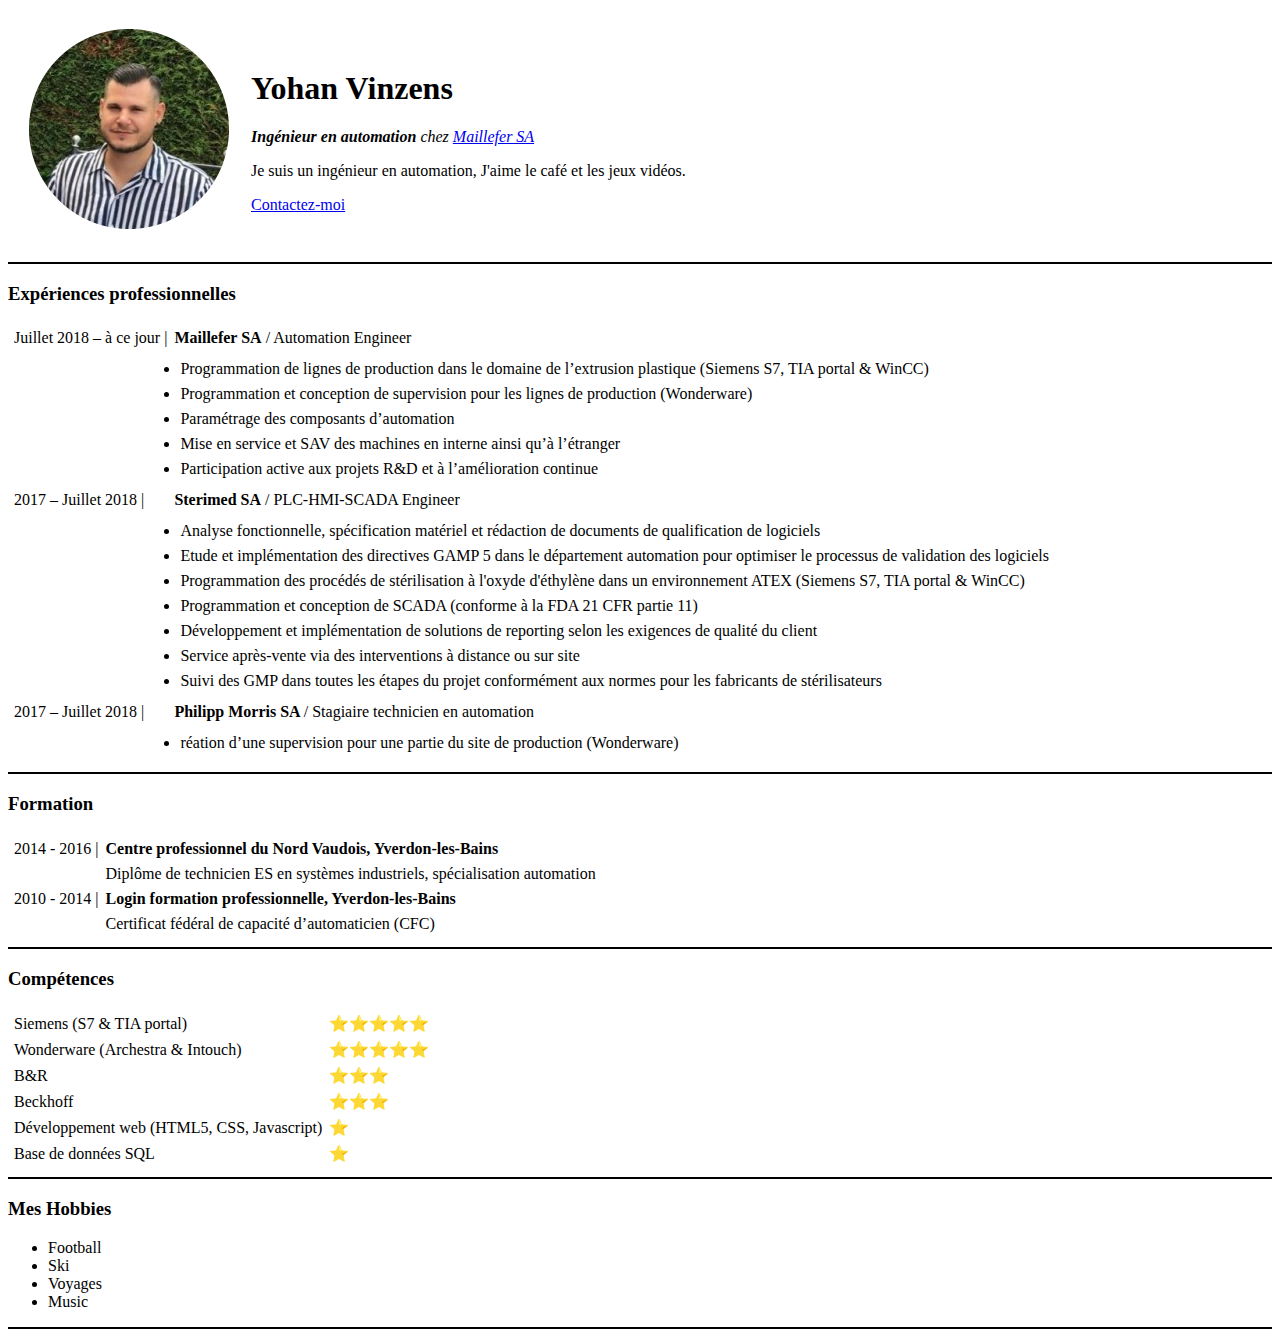
==== index.html @ 554bd6b5 "Update and rename indexFR.html to index.html" ====
<!DOCTYPE html>
<html lang="fr" dir="ltr">

<head>
  <meta charset="utf-8">
  <title> CV web Yohan Vinzens </title>
</head>

<body>
  <table cellspacing="20">
    <tr>
      <td><img src="Images/YohanVinzens.png" alt="Yohan profile picture"></td>
      <td>
        <h1>Yohan Vinzens</h1>
        <p><em><strong>Ingénieur en automation</strong> chez <a href="https://www.maillefer.net/en/">Maillefer SA</a></em></p>
        <p>Je suis un ingénieur en automation, J'aime le café et les jeux vidéos.</p>
        <a href="ContactMe.html">Contactez-moi</a>
      </td>
    </tr>
  </table>

  <hr color="black" size="2">

  <h3>Expériences professionnelles</h3>

  <table border="0" cellspacing="5">
    <tr>
      <td>Juillet 2018 – à ce jour |</td>
      <td><strong>Maillefer SA</strong> / Automation Engineer</td>
    </tr>
    <tr>
      <td></td>
      <td>
        <table border="0" cellspacing="5">
          <tr>
            <td>
              <li>Programmation de lignes de production dans le domaine de l’extrusion plastique (Siemens S7, TIA portal & WinCC)</li>
            </td>
          </tr>
          <tr>
            <td>
              <li>Programmation et conception de supervision pour les lignes de production (Wonderware)</li>
            </td>
          </tr>
          <tr>
            <td>
              <li>Paramétrage des composants d’automation</li>
            </td>
          </tr>
          <tr>
            <td>
              <li>Mise en service et SAV des machines en interne ainsi qu’à l’étranger</li>
            </td>
          </tr>
          <tr>
            <td>
              <li>Participation active aux projets R&D et à l’amélioration continue</li>
            </td>
          </tr>
        </table>
      </td>
    </tr>

    <td>2017 – Juillet 2018 |</td>
    <td><strong>Sterimed SA</strong> / PLC-HMI-SCADA Engineer</td>
    <tr>
      <td></td>
      <td>
        <table border="0" cellspacing="5">
          <tr>
            <td>
              <li>Analyse fonctionnelle, spécification matériel et rédaction de documents de qualification de logiciels</li>
            </td>
          </tr>
          <tr>
            <td>
              <li>Etude et implémentation des directives GAMP 5 dans le département automation pour optimiser le processus de validation des logiciels</li>
            </td>
          </tr>
          <tr>
            <td>
              <li>Programmation des procédés de stérilisation à l'oxyde d'éthylène dans un environnement ATEX (Siemens S7, TIA portal & WinCC)</li>
            </td>
          </tr>
          <tr>
            <td>
              <li>Programmation et conception de SCADA (conforme à la FDA 21 CFR partie 11)</li>
            </td>
          </tr>
          <tr>
            <td>
              <li>Développement et implémentation de solutions de reporting selon les exigences de qualité du client</li>
            </td>
          </tr>
          <tr>
            <td>
              <li>Service après-vente via des interventions à distance ou sur site</li>
            </td>
          </tr>
          <tr>
            <td>
              <li>Suivi des GMP dans toutes les étapes du projet conformément aux normes pour les fabricants de stérilisateurs</li>
            </td>
          </tr>
        </table>
      </td>
    </tr>

    <td>2017 – Juillet 2018 |</td>
    <td><strong>Philipp Morris SA </strong> / Stagiaire technicien en automation </td>
    <tr>
      <td></td>
      <td>
        <table border="0" cellspacing="5">
          <tr>
            <td>
              <li>réation d’une supervision pour une partie du site de production (Wonderware)</li>
            </td>
          </tr>
        </table>
      </td>
    </tr>

  </table>

  <hr color="black" size="2">

  <h3>Formation</h3>
  <table cellspacing="5">
    <tr>
      <td>2014 - 2016 |</td>
      <td><strong>Centre professionnel du Nord Vaudois, Yverdon-les-Bains</strong></td>
    </tr>
    <tr>
      <td> </td>
      <td>Diplôme de technicien ES en systèmes industriels, spécialisation automation</td>
    </tr>
    <tr>
      <td>2010 - 2014 |</td>
      <td><strong>Login formation professionnelle, Yverdon-les-Bains</strong></td>
    </tr>
    <tr>
      <td> </td>
      <td>Certificat fédéral de capacité d’automaticien (CFC)</td>
    </tr>
  </table>

  <hr color="black" size="2">

  <h3>Compétences</h3>
  <table border="0" cellspacing="5">
    <tr>
      <td>Siemens (S7 & TIA portal)</td>
      <td>&#11088;&#11088;&#11088;&#11088;&#11088;</td>
    </tr>
    <tr>
      <td>Wonderware (Archestra & Intouch)</td>
      <td>&#11088;&#11088;&#11088;&#11088;&#11088;</td>
    </tr>
    <tr>
      <td>B&R</td>
      <td>&#11088;&#11088;&#11088;</td>
    </tr>
    <tr>
      <td>Beckhoff</td>
      <td>&#11088;&#11088;&#11088;</td>
    </tr>
    <tr>
      <td>Développement web (HTML5, CSS, Javascript)</td>
      <td>&#11088;</td>
    </tr>
    <tr>
      <td>Base de données SQL</td>
      <td>&#11088;</td>
    </tr>
  </table>

  <hr color="black" size="2">

  <h3>Mes Hobbies</h3>
  <ul>
    <li>Football</li>
    <li>Ski</li>
    <li>Voyages</li>
    <li>Music</li>
  </ul>

  <hr color="black" size="2">
</body>

</html>
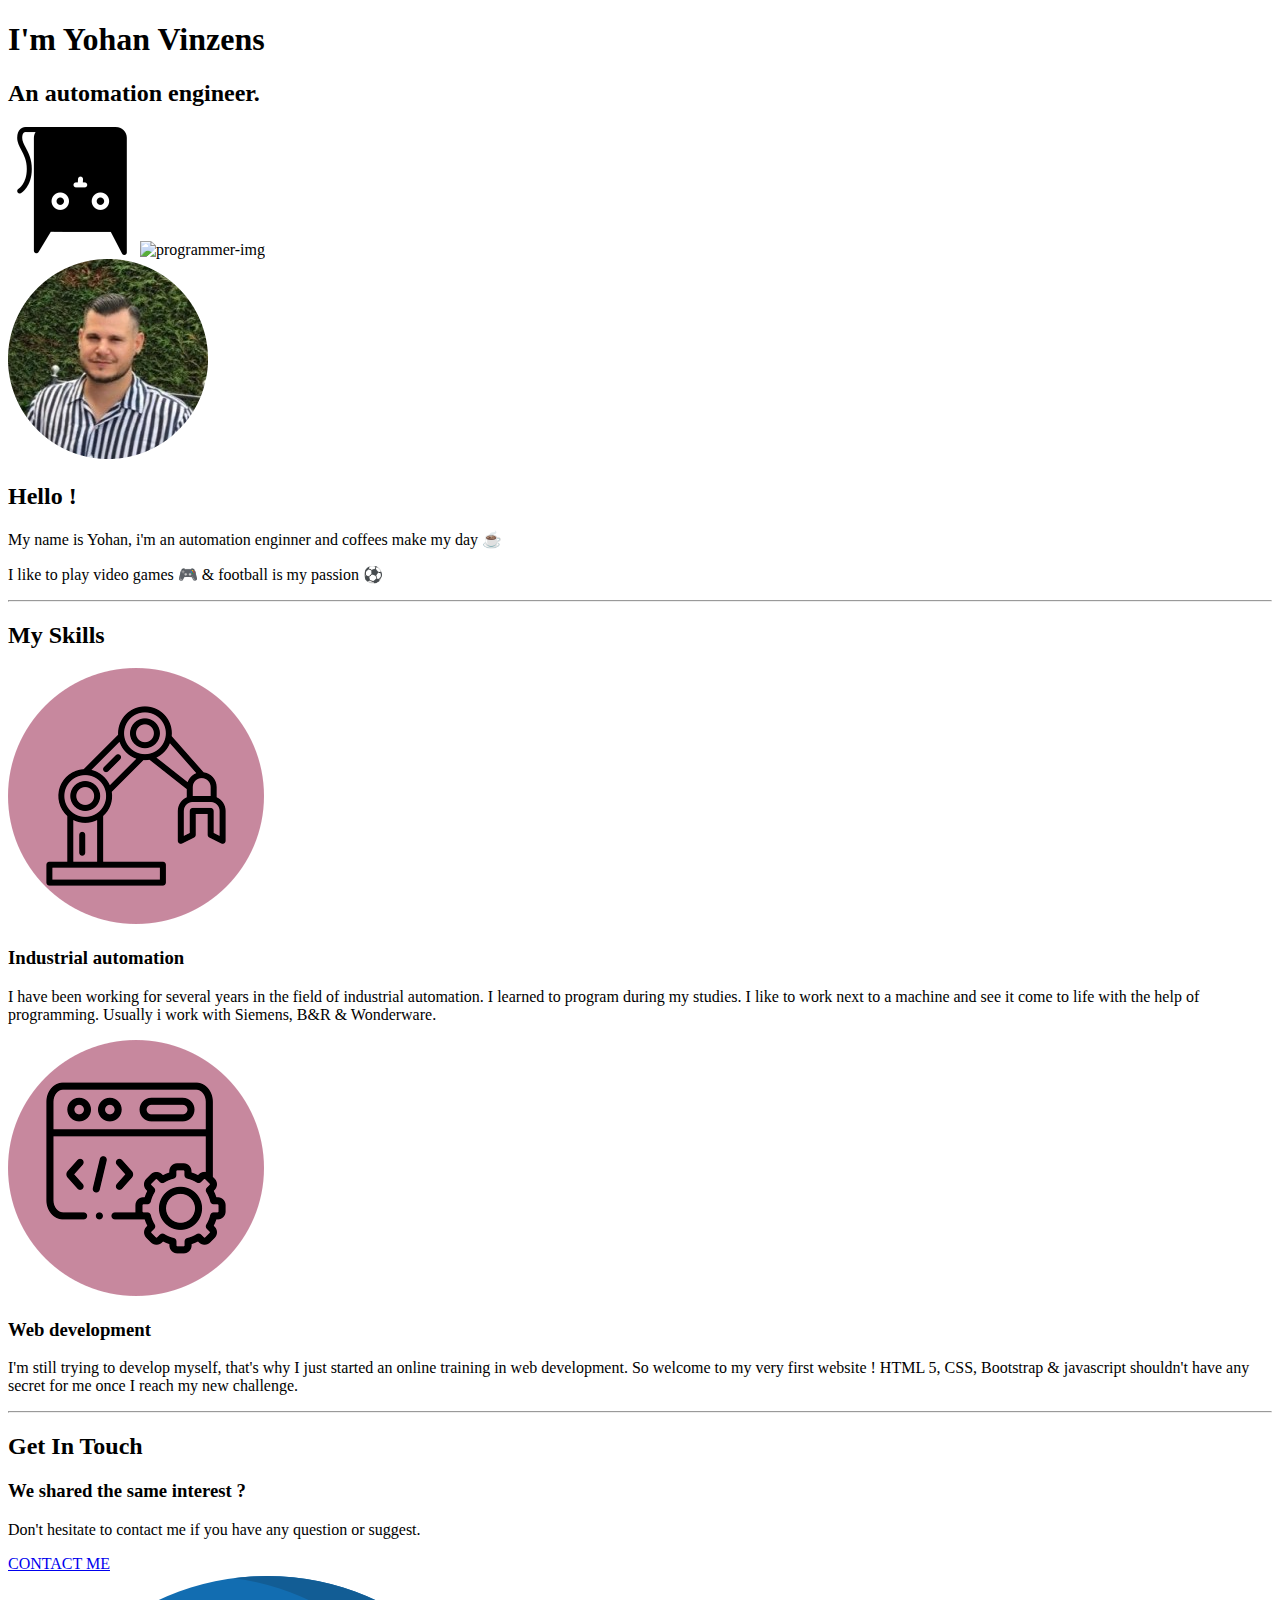
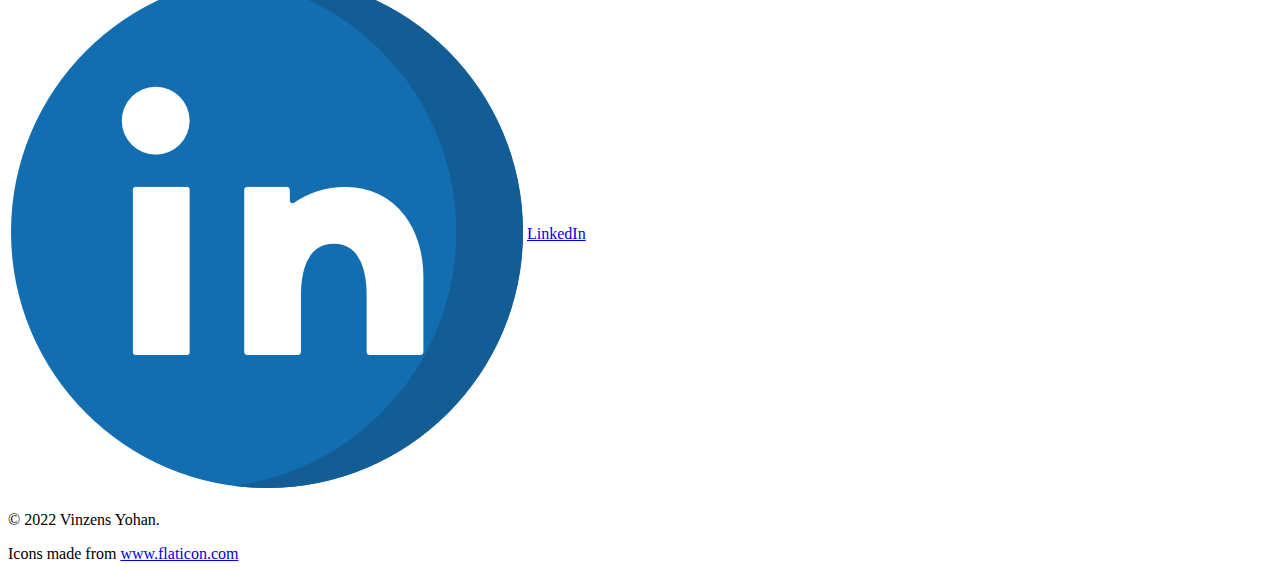
==== commit f1ed4849: "Version 2.0 of the website including CSS" ====
--- a/index.html
+++ b/index.html
@@ -1,191 +1,92 @@
 <!DOCTYPE html>
-<html lang="fr" dir="ltr">
+<html lang="en" dir="ltr">
 
 <head>
   <meta charset="utf-8">
-  <title> CV web Yohan Vinzens </title>
+  <title>Yohan Vinzens - CV</title>
+  <link rel="stylesheet" href="css/Styles.css">
+  <link rel="favicon" href="favicon.ico?v=2">
+  <link rel="preconnect" href="https://fonts.googleapis.com">
+  <link rel="preconnect" href="https://fonts.gstatic.com" crossorigin>
+  <link href="https://fonts.googleapis.com/css2?family=Dancing+Script&family=Merriweather&family=Montserrat&display=swap" rel="stylesheet">
 </head>
 
 <body>
-  <table cellspacing="20">
-    <tr>
-      <td><img src="Images/YohanVinzens.png" alt="Yohan profile picture"></td>
-      <td>
-        <h1>Yohan Vinzens</h1>
-        <p><em><strong>Ingénieur en automation</strong> chez <a href="https://www.maillefer.net/en/">Maillefer SA</a></em></p>
-        <p>Je suis un ingénieur en automation, J'aime le café et les jeux vidéos.</p>
-        <a href="ContactMe.html">Contactez-moi</a>
-      </td>
-    </tr>
-  </table>
 
-  <hr color="black" size="2">
+  <div class="top-container">
+    <div class="spacing"></div>
+    <div class="spacing"></div>
+    <h1 class="Title">I'm Yohan Vinzens</h1>
+    <div class="spacing"></div>
+    <div class="spacing"></div>
+    <h2>An automation engineer.</h2>
+    <div class="spacing"></div>
+    <div class="spacing"></div>
+    <div class="spacing"></div>
+    <img class="cat" src="Images/cat.png" alt="cat-img">
+    <img class="programmer" src="Images/dog.gif" alt="programmer-img">
+  </div>
 
-  <h3>Expériences professionnelles</h3>
+  <div class="middle-container">
+    <div class="profile">
+      <div class="spacing"></div>
+      <img class=Profil-picutre src="Images/YohanVinzens.png" alt="Profile-img">
+      <div class="spacing"></div>
+      <h2>Hello !</h2>
+      <div class="spacing"></div>
+      <p class="My-description">My name is Yohan, i'm an automation enginner and coffees make my day ☕</p>
+      <p class="My-description">I like to play video games 🎮 & football is my passion ⚽</p>
+      <div class="spacing"></div>
+    </div>
+    <hr>
+    <div class="spacing"></div>
+    <div class="skills">
+      <h2>My Skills</h2>
+      <div class="spacing"></div>
+      <div class="skill-row">
+        <img class="Automation" src="Images/Industrial-automation.png" alt="Indutrial-automation-img">
+        <h3>Industrial automation</h3>
+        <p>I have been working for several years in the field of industrial automation. I learned to program during my studies. I like to work next to a machine and see it come to life with the help of programming. Usually i work with Siemens, B&R & Wonderware.</p>
+        <div class="spacing"></div>
+        <div class="spacing"></div>
+      </div>
+      <div class="spacing"></div>
+      <div class="skill-row">
+        <img class="Web" src="Images/Web-development.png" alt="Web-development-img">
+        <h3>Web development</h3>
+        <p>I'm still trying to develop myself, that's why I just started an online training in web development. So welcome to my very first website ! HTML 5, CSS, Bootstrap & javascript shouldn't have any secret for me once I reach my new challenge.</p>
+        <div class="spacing"></div>
+        <div class="spacing"></div>
+      </div>
+    </div>
+    <div class="spacing"></div>
+    <hr>
+    <div class="spacing"></div>
+    <div class="contact-me">
+      <h2>Get In Touch</h2>
+      <div class="spacing"></div>
+      <h3>We shared the same interest ?</h3>
+      <div class="spacing"></div>
+      <p>Don't hesitate to contact me if you have any question or suggest.</p>
+      <div class="spacing"></div>
+      <a class="btn" href="mailto:yohan.vinzens@gmail.com">CONTACT ME</a>
+      <div class="spacing"></div>
+    </div>
+  </div>
 
-  <table border="0" cellspacing="5">
-    <tr>
-      <td>Juillet 2018 – à ce jour |</td>
-      <td><strong>Maillefer SA</strong> / Automation Engineer</td>
-    </tr>
-    <tr>
-      <td></td>
-      <td>
-        <table border="0" cellspacing="5">
-          <tr>
-            <td>
-              <li>Programmation de lignes de production dans le domaine de l’extrusion plastique (Siemens S7, TIA portal & WinCC)</li>
-            </td>
-          </tr>
-          <tr>
-            <td>
-              <li>Programmation et conception de supervision pour les lignes de production (Wonderware)</li>
-            </td>
-          </tr>
-          <tr>
-            <td>
-              <li>Paramétrage des composants d’automation</li>
-            </td>
-          </tr>
-          <tr>
-            <td>
-              <li>Mise en service et SAV des machines en interne ainsi qu’à l’étranger</li>
-            </td>
-          </tr>
-          <tr>
-            <td>
-              <li>Participation active aux projets R&D et à l’amélioration continue</li>
-            </td>
-          </tr>
-        </table>
-      </td>
-    </tr>
+  <div class="bottom-container">
+    <div class="spacing"></div>
+    <table>
+      <tr>
+        <td><img class="linkedin" src="Images/linkedin.png" alt="Linkedin"></td>
+        <td><a class="footer-link" href="https://www.linkedin.com/in/yohan-vinzens-612a3b11b/">LinkedIn</a></td>
+      </tr>
+    </table>
+    <div class="spacing"></div>
+    <p class="copyright">© 2022 Vinzens Yohan.</p>
+    <div class="reference"> Icons made from <a href="https://www.flaticon.com/" title="Flaticon">www.flaticon.com</a></div>
+  </div>
 
-    <td>2017 – Juillet 2018 |</td>
-    <td><strong>Sterimed SA</strong> / PLC-HMI-SCADA Engineer</td>
-    <tr>
-      <td></td>
-      <td>
-        <table border="0" cellspacing="5">
-          <tr>
-            <td>
-              <li>Analyse fonctionnelle, spécification matériel et rédaction de documents de qualification de logiciels</li>
-            </td>
-          </tr>
-          <tr>
-            <td>
-              <li>Etude et implémentation des directives GAMP 5 dans le département automation pour optimiser le processus de validation des logiciels</li>
-            </td>
-          </tr>
-          <tr>
-            <td>
-              <li>Programmation des procédés de stérilisation à l'oxyde d'éthylène dans un environnement ATEX (Siemens S7, TIA portal & WinCC)</li>
-            </td>
-          </tr>
-          <tr>
-            <td>
-              <li>Programmation et conception de SCADA (conforme à la FDA 21 CFR partie 11)</li>
-            </td>
-          </tr>
-          <tr>
-            <td>
-              <li>Développement et implémentation de solutions de reporting selon les exigences de qualité du client</li>
-            </td>
-          </tr>
-          <tr>
-            <td>
-              <li>Service après-vente via des interventions à distance ou sur site</li>
-            </td>
-          </tr>
-          <tr>
-            <td>
-              <li>Suivi des GMP dans toutes les étapes du projet conformément aux normes pour les fabricants de stérilisateurs</li>
-            </td>
-          </tr>
-        </table>
-      </td>
-    </tr>
-
-    <td>2017 – Juillet 2018 |</td>
-    <td><strong>Philipp Morris SA </strong> / Stagiaire technicien en automation </td>
-    <tr>
-      <td></td>
-      <td>
-        <table border="0" cellspacing="5">
-          <tr>
-            <td>
-              <li>réation d’une supervision pour une partie du site de production (Wonderware)</li>
-            </td>
-          </tr>
-        </table>
-      </td>
-    </tr>
-
-  </table>
-
-  <hr color="black" size="2">
-
-  <h3>Formation</h3>
-  <table cellspacing="5">
-    <tr>
-      <td>2014 - 2016 |</td>
-      <td><strong>Centre professionnel du Nord Vaudois, Yverdon-les-Bains</strong></td>
-    </tr>
-    <tr>
-      <td> </td>
-      <td>Diplôme de technicien ES en systèmes industriels, spécialisation automation</td>
-    </tr>
-    <tr>
-      <td>2010 - 2014 |</td>
-      <td><strong>Login formation professionnelle, Yverdon-les-Bains</strong></td>
-    </tr>
-    <tr>
-      <td> </td>
-      <td>Certificat fédéral de capacité d’automaticien (CFC)</td>
-    </tr>
-  </table>
-
-  <hr color="black" size="2">
-
-  <h3>Compétences</h3>
-  <table border="0" cellspacing="5">
-    <tr>
-      <td>Siemens (S7 & TIA portal)</td>
-      <td>&#11088;&#11088;&#11088;&#11088;&#11088;</td>
-    </tr>
-    <tr>
-      <td>Wonderware (Archestra & Intouch)</td>
-      <td>&#11088;&#11088;&#11088;&#11088;&#11088;</td>
-    </tr>
-    <tr>
-      <td>B&R</td>
-      <td>&#11088;&#11088;&#11088;</td>
-    </tr>
-    <tr>
-      <td>Beckhoff</td>
-      <td>&#11088;&#11088;&#11088;</td>
-    </tr>
-    <tr>
-      <td>Développement web (HTML5, CSS, Javascript)</td>
-      <td>&#11088;</td>
-    </tr>
-    <tr>
-      <td>Base de données SQL</td>
-      <td>&#11088;</td>
-    </tr>
-  </table>
-
-  <hr color="black" size="2">
-
-  <h3>Mes Hobbies</h3>
-  <ul>
-    <li>Football</li>
-    <li>Ski</li>
-    <li>Voyages</li>
-    <li>Music</li>
-  </ul>
-
-  <hr color="black" size="2">
 </body>
 
 </html>
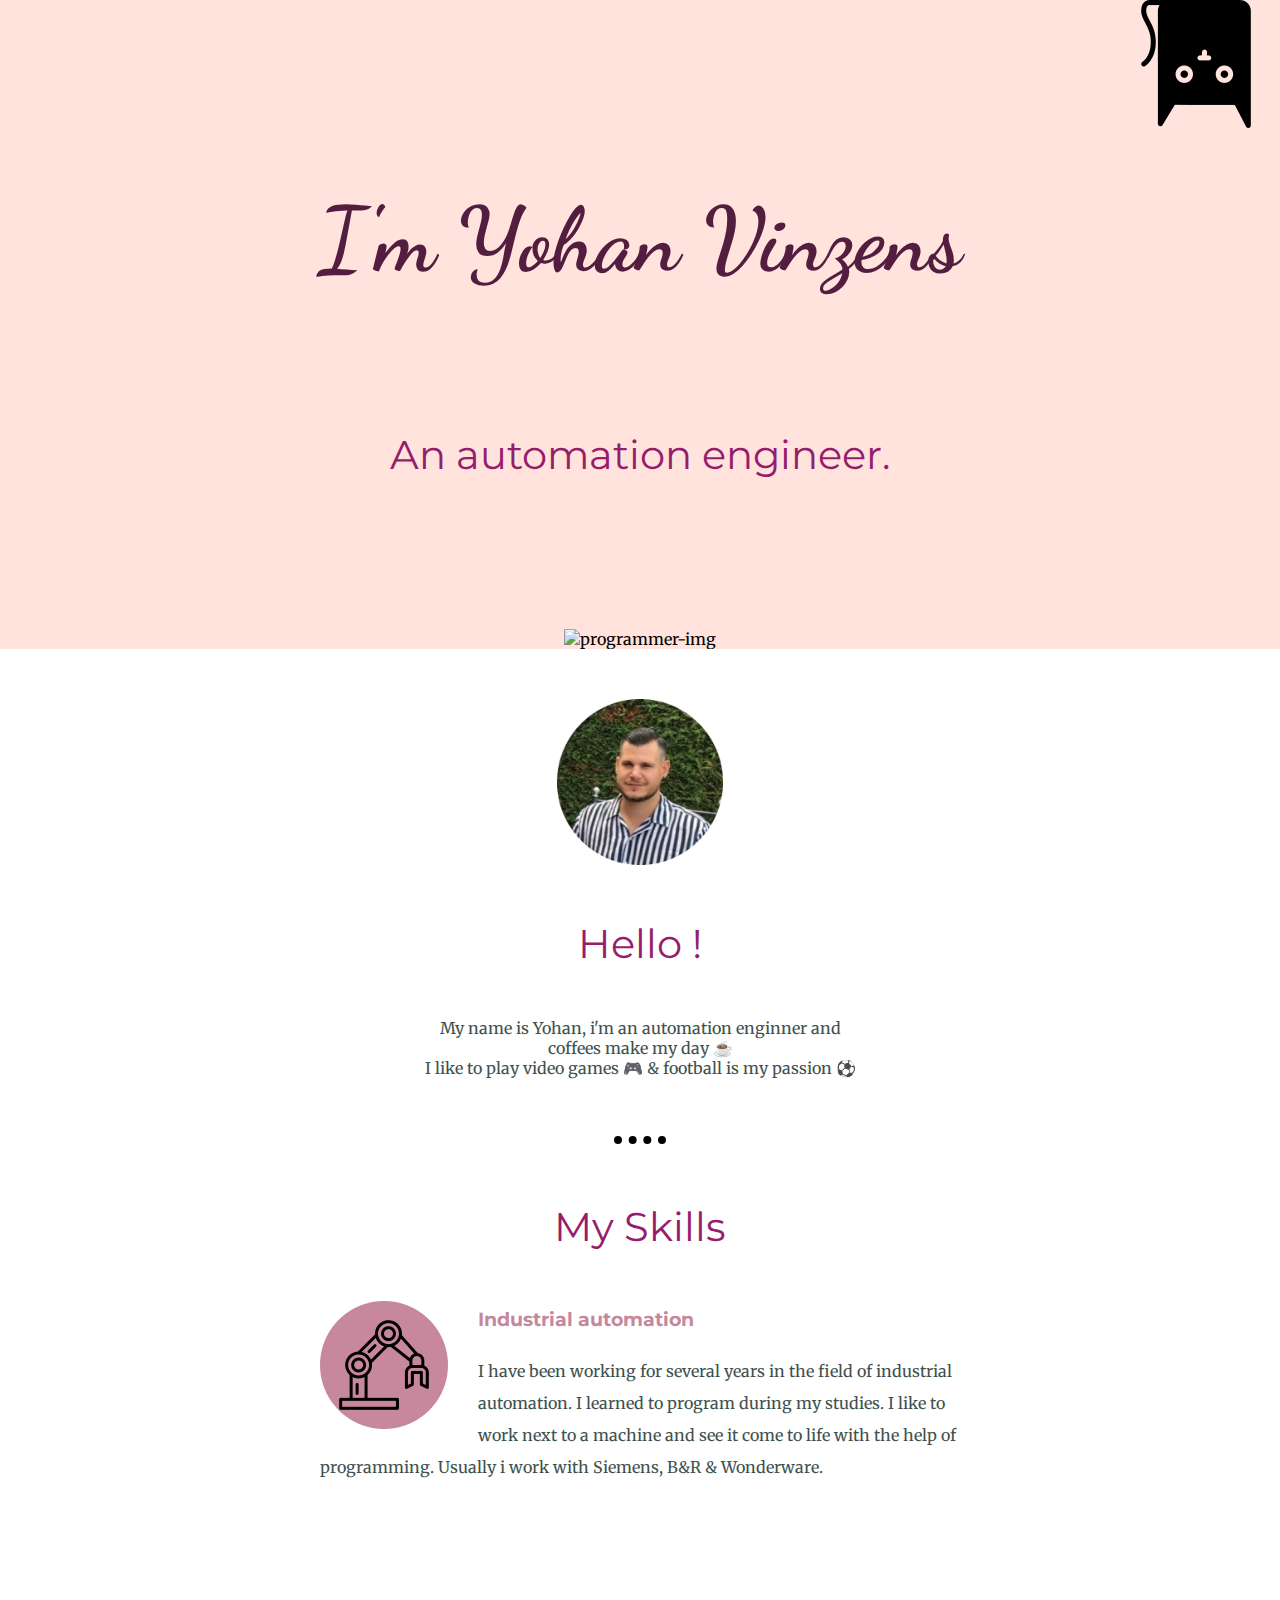
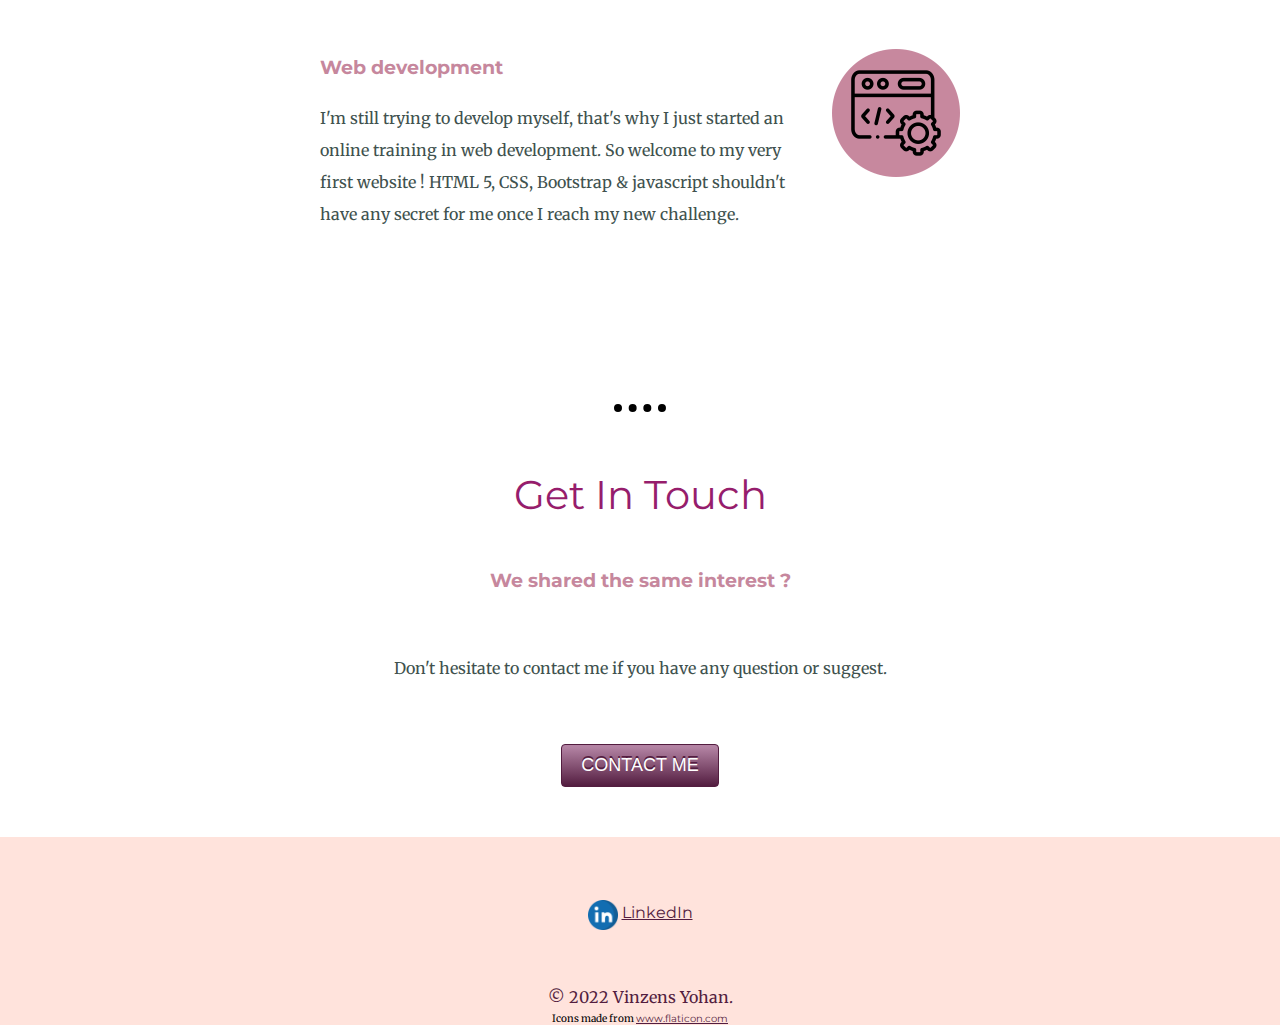
==== commit ee86cc67: "Css file not loaded tried to correct it" ====
--- a/index.html
+++ b/index.html
@@ -4,7 +4,7 @@
 <head>
   <meta charset="utf-8">
   <title>Yohan Vinzens - CV</title>
-  <link rel="stylesheet" href="css/Styles.css">
+  <link rel="stylesheet" href="CSS/Styles.css">
   <link rel="favicon" href="favicon.ico?v=2">
   <link rel="preconnect" href="https://fonts.googleapis.com">
   <link rel="preconnect" href="https://fonts.gstatic.com" crossorigin>
--- a/CSS/Styles.css
+++ b/CSS/Styles.css
@@ -0,0 +1,147 @@
+/********************* TAG SELECTOR *********************/
+body {
+  margin: 0;
+  text-align: center;
+  font-family: 'Merriweather', serif;
+}
+
+h1 {
+  color: #531D40;
+  font-family: 'Dancing Script', cursive;
+  font-size: 5.625rem;
+  line-height: 2;
+  margin: 0;
+}
+
+h2 {
+  color: rgb(150, 29, 108);
+  font-family: 'Montserrat', sans-serif;
+  font-size: 2.5rem;
+  font-weight: normal;
+  margin: 0;
+}
+
+h3 {
+  color: #C6879D ;
+  font-family: 'Montserrat', sans-serif;
+  margin: 0;
+}
+
+hr {
+  color: black;
+  border-style: dotted none none none;
+  border-width: 8px;
+  width: 4%;
+}
+
+a {
+  color: #531D40;
+  font-family: 'Montserrat', sans-serif;
+}
+
+p {
+  color: #40514E;
+}
+
+table {
+  margin: auto;
+}
+
+/********************* CLASS SELECTOR *********************/
+.top-container {
+  background-color: #FFE3DC;
+  padding-top: 50px;
+  position: relative;
+}
+
+.middle-container {}
+
+.bottom-container {
+  background-color: #FFE3DC;
+}
+
+.spacing {
+  height: 50px;
+}
+
+.cat {
+  position: absolute;
+  top: 0;
+  right: 20px;
+}
+
+.programmer {
+  height: 400px;
+  width: 400px;
+}
+
+.Profil-picutre {
+  width: 13%;
+}
+
+.My-description {
+  margin: 0 auto 0 auto;
+  width: 35%;
+}
+
+.Automation {
+  float: left;
+  margin-right: 30px;
+  width: 20%;
+}
+
+.Web {
+  float: right;
+  margin-left: 30px;
+  width: 20%;
+}
+
+.skill-row {
+  margin: 0 auto 0 auto;
+  line-height: 2;
+  text-align: left;
+  width: 50%;
+}
+
+.contact-me {}
+
+.btn {
+  box-shadow: inset 0px 1px 0px -5px #c7afbf;
+  background: linear-gradient(to bottom, #b383a3 5%, #531d40 100%);
+  background-color: #b383a3;
+  border-radius: 4px;
+  border: 1px solid #531d40;
+  display: inline-block;
+  cursor: pointer;
+  color: #ffffff;
+  font-family: Arial;
+  font-size: 18px;
+  padding: 10px 19px;
+  text-decoration: none;
+  text-shadow: 0px -2px 0px #531d40;
+}
+
+.btn:hover {
+  background: linear-gradient(to bottom, #531d40 5%, #b383a3 100%);
+  background-color: #531d40;
+}
+
+.btn:active {
+  position: relative;
+  top: 1px;
+}
+
+.linkedin {
+  height: 30px;
+  padding-top: 10px;
+  weight: 30px;
+}
+
+.copyright {
+  color: #531D40;
+  margin: 0 auto 5px auto;
+}
+
+.reference {
+  font-size: 10px;
+}
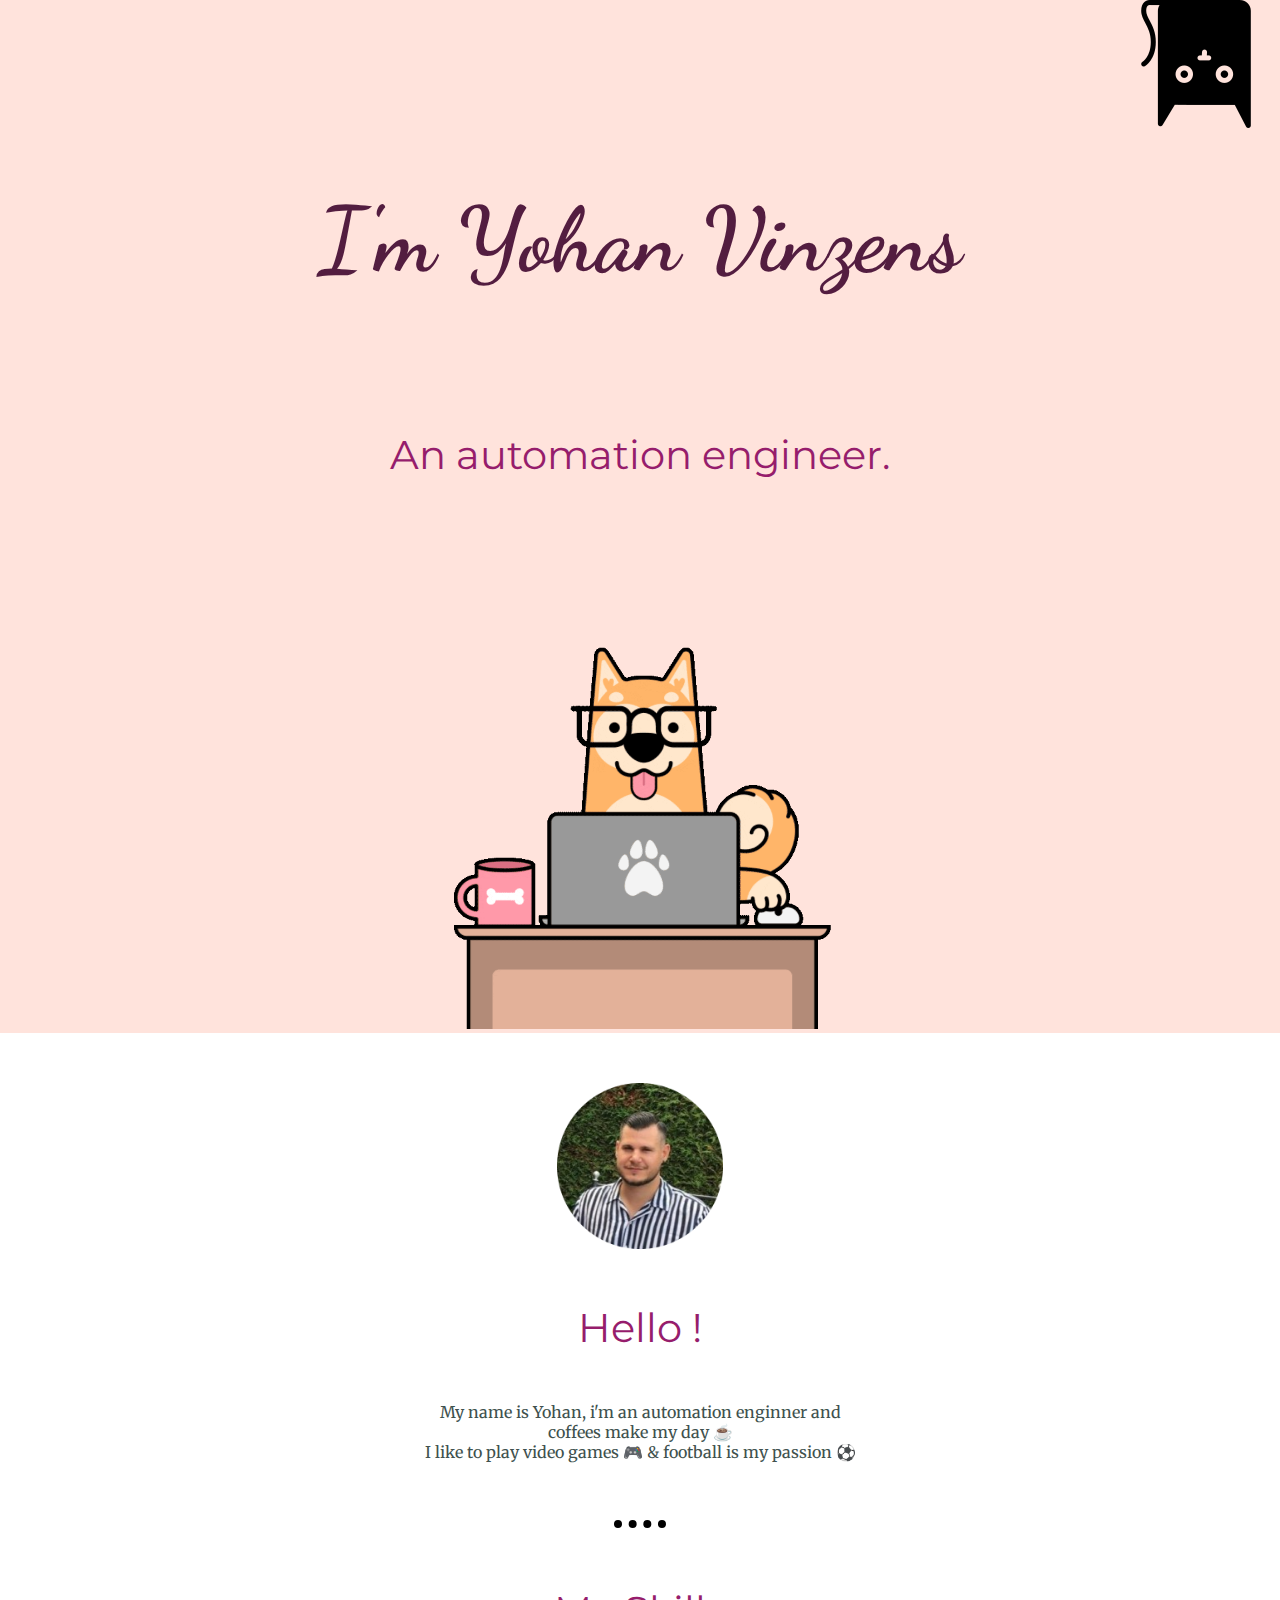
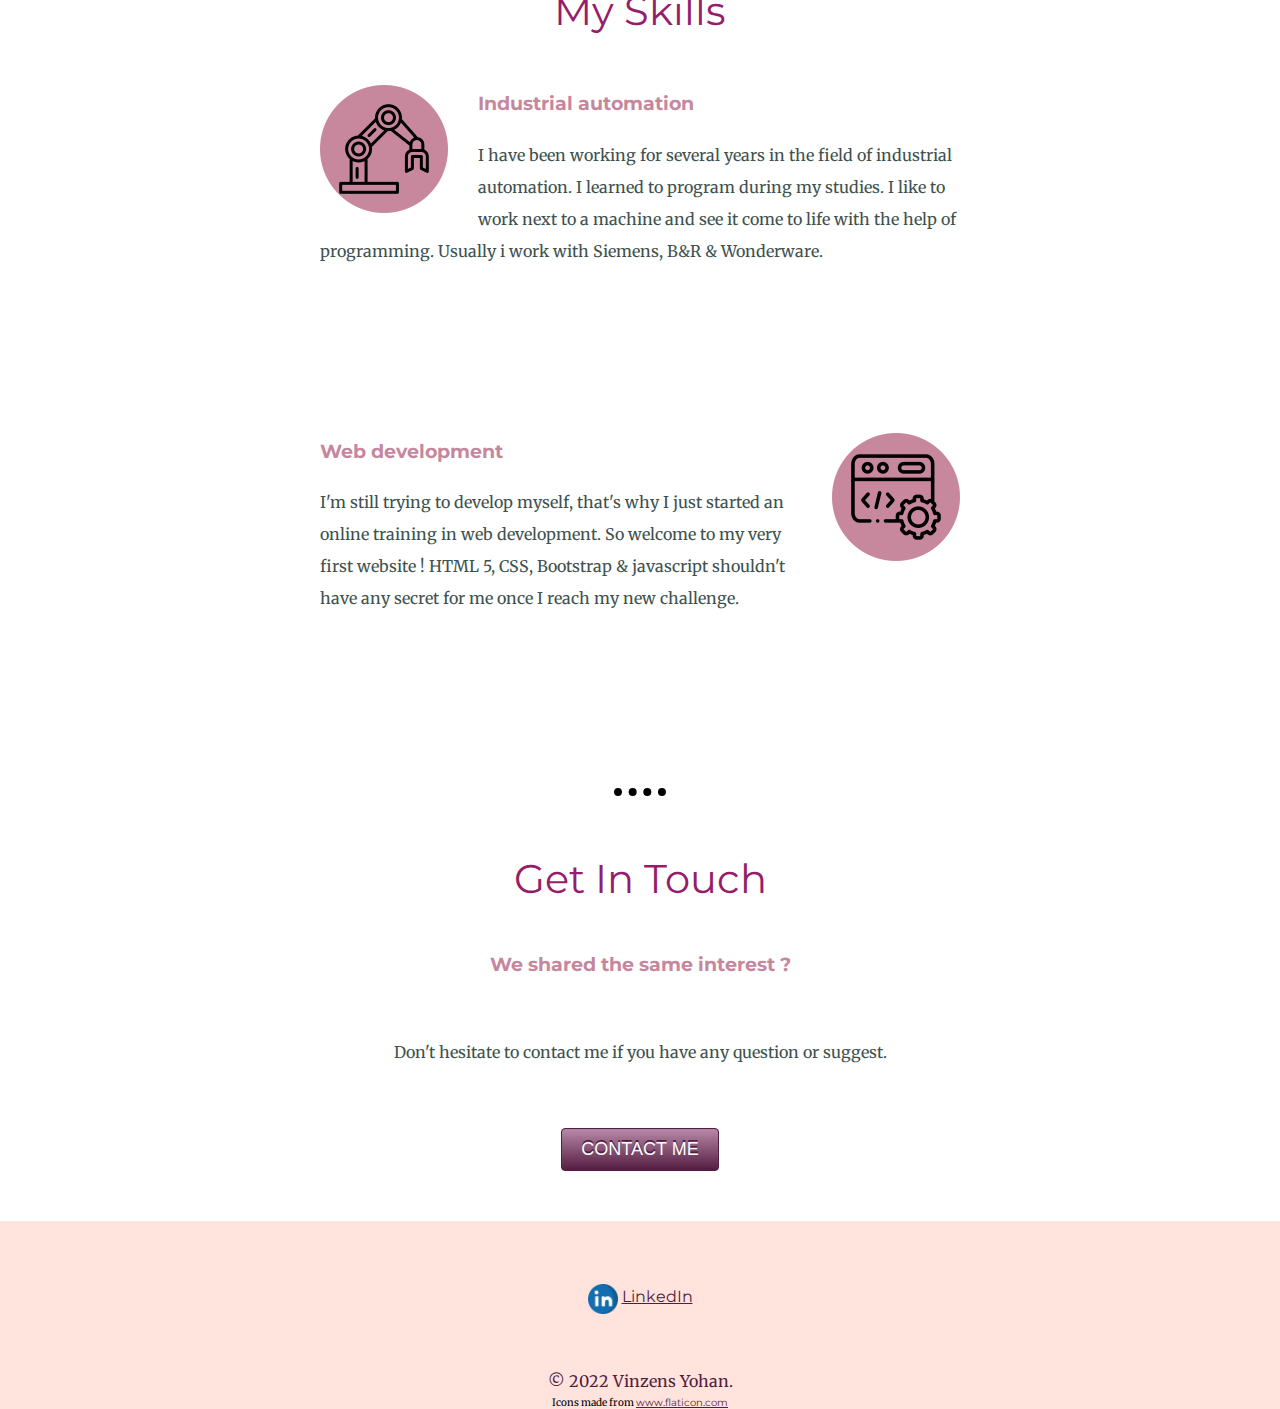
==== commit 1153fe34: "GIF dog image was not displayed" ====
--- a/index.html
+++ b/index.html
@@ -24,7 +24,7 @@
     <div class="spacing"></div>
     <div class="spacing"></div>
     <img class="cat" src="Images/cat.png" alt="cat-img">
-    <img class="programmer" src="Images/dog.gif" alt="programmer-img">
+    <img class="programmer" src="Images/Dog.gif" alt="programmer-img">
   </div>
 
   <div class="middle-container">
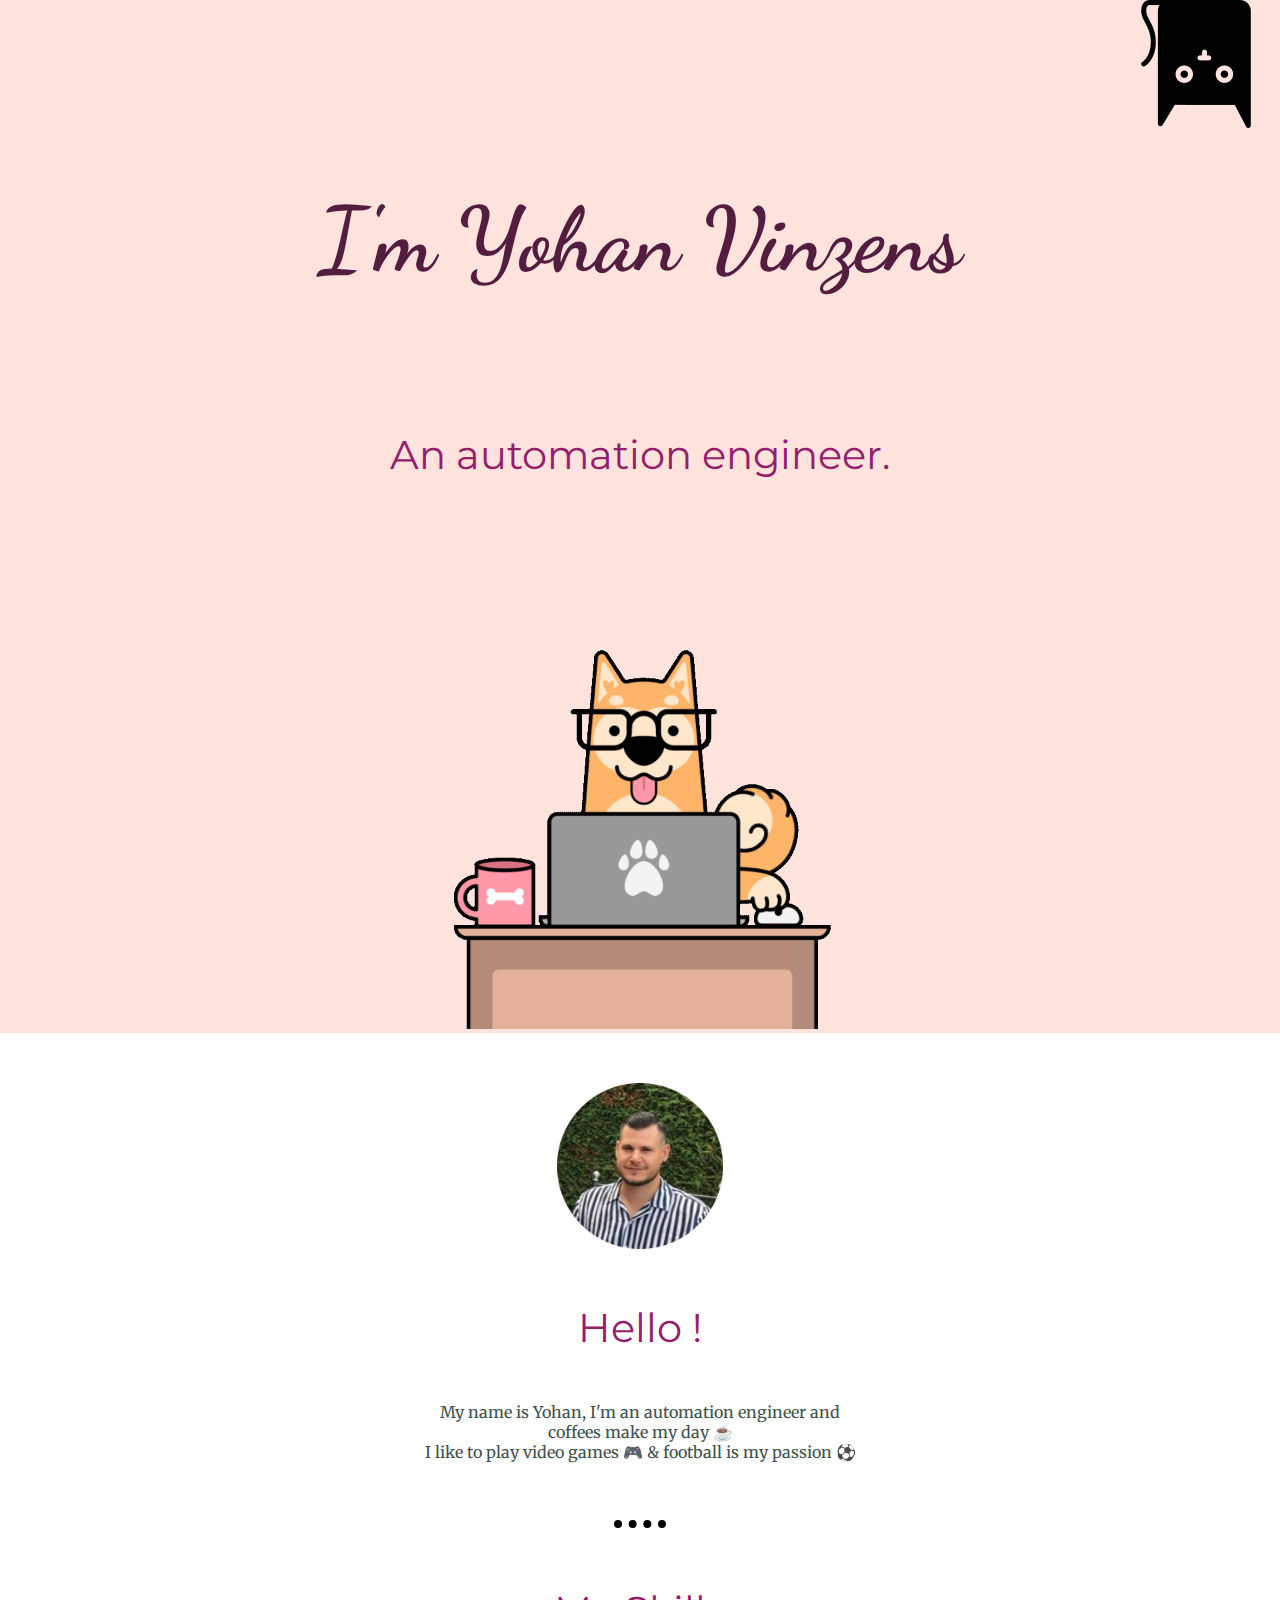
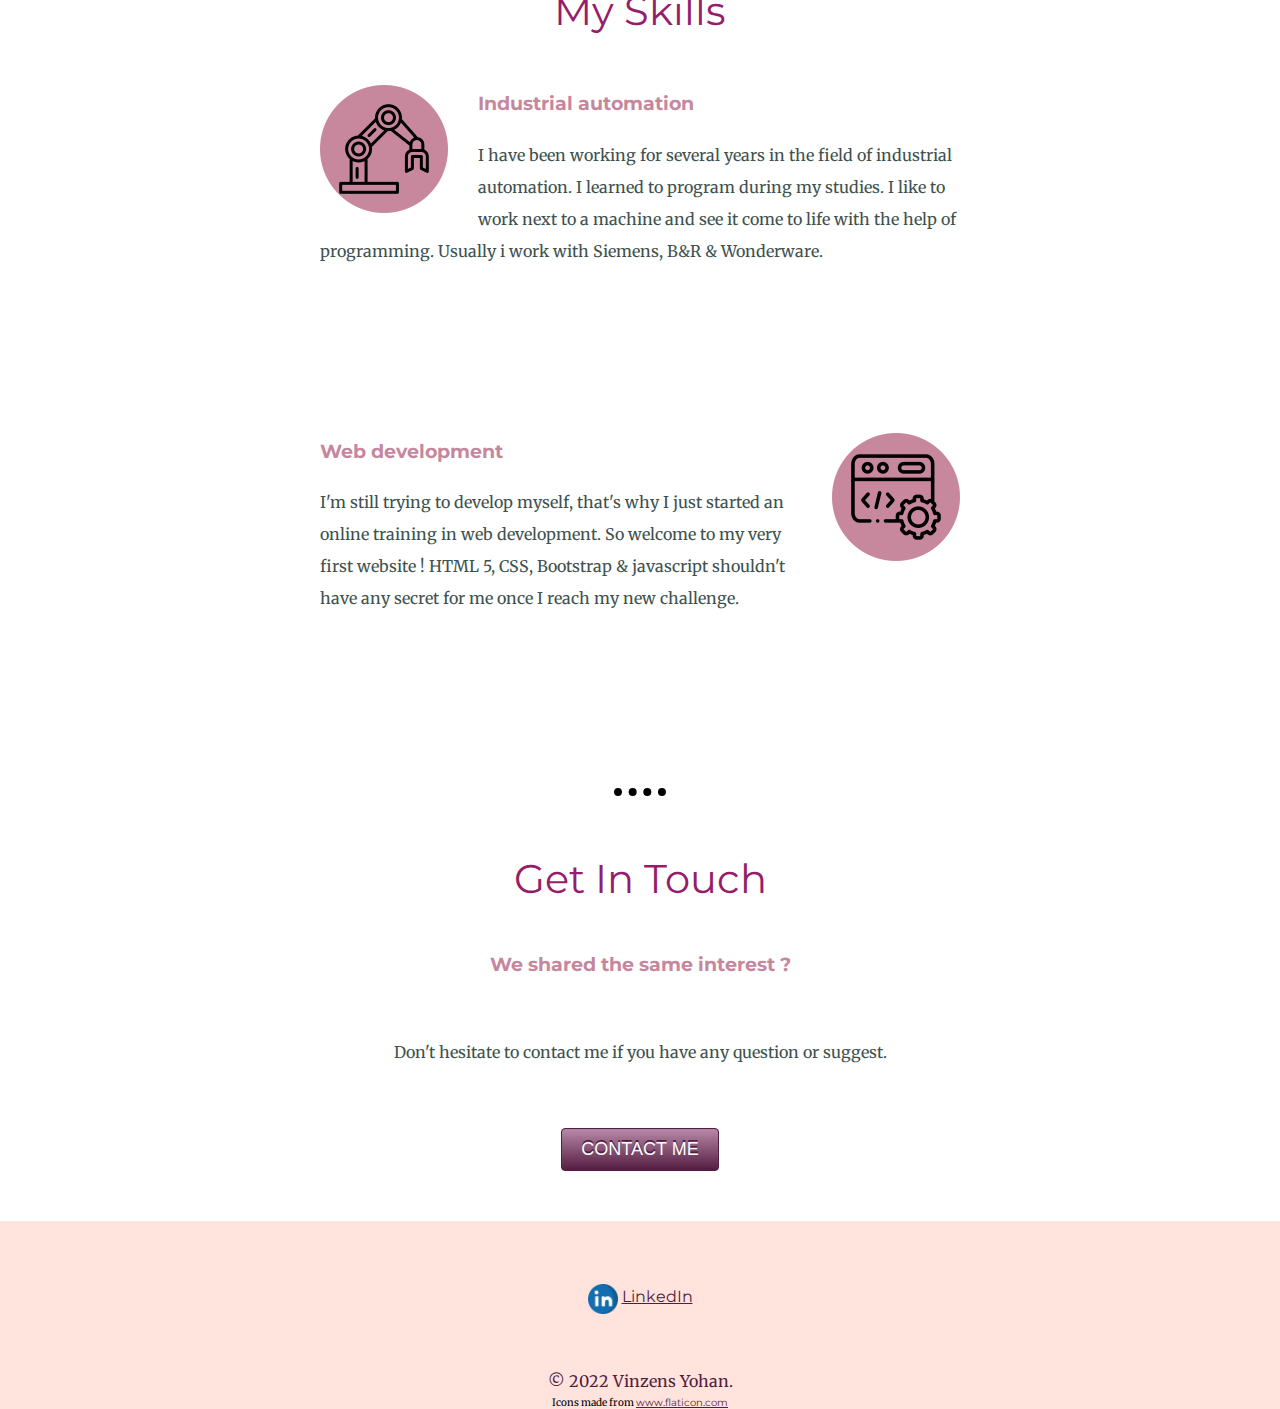
==== commit cf129a0c: "Spelling mistakes corrected" ====
--- a/index.html
+++ b/index.html
@@ -34,7 +34,7 @@
       <div class="spacing"></div>
       <h2>Hello !</h2>
       <div class="spacing"></div>
-      <p class="My-description">My name is Yohan, i'm an automation enginner and coffees make my day ☕</p>
+      <p class="My-description">My name is Yohan, I'm an automation engineer and coffees make my day ☕</p>
       <p class="My-description">I like to play video games 🎮 & football is my passion ⚽</p>
       <div class="spacing"></div>
     </div>
